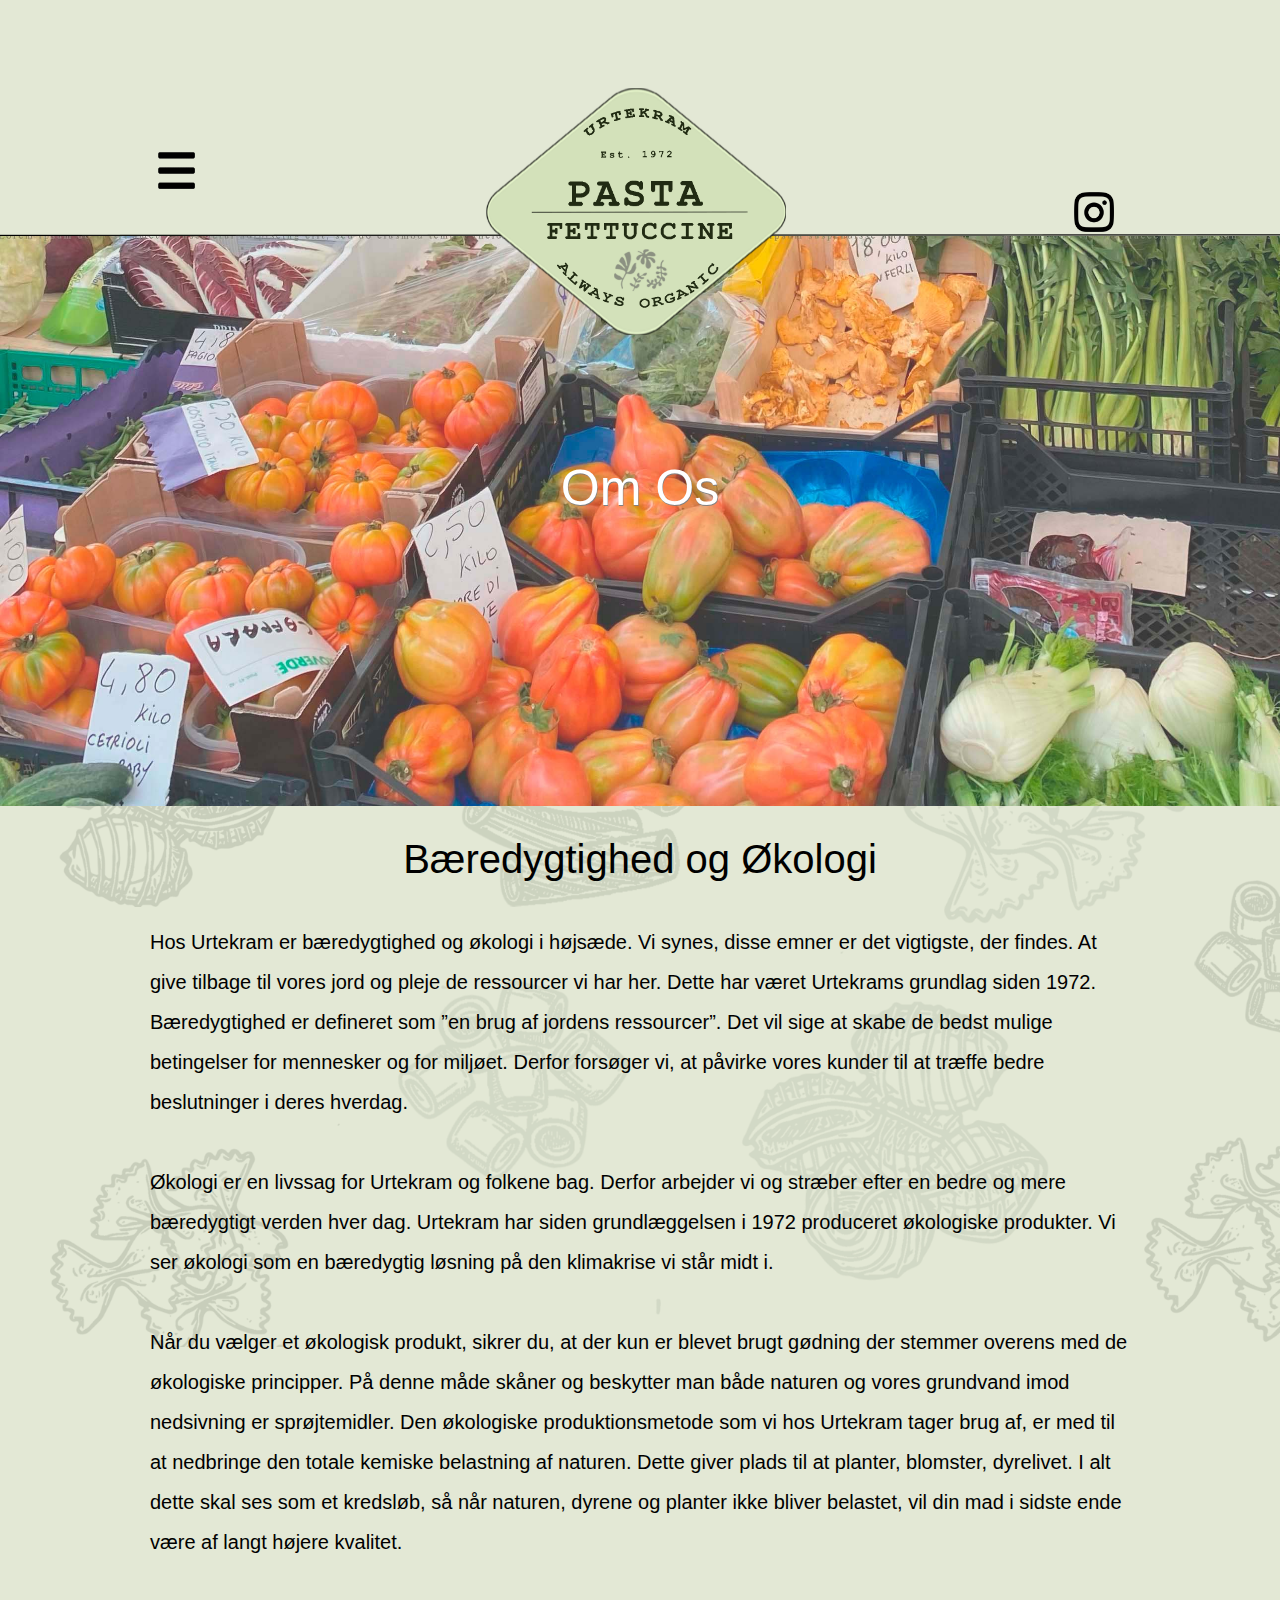
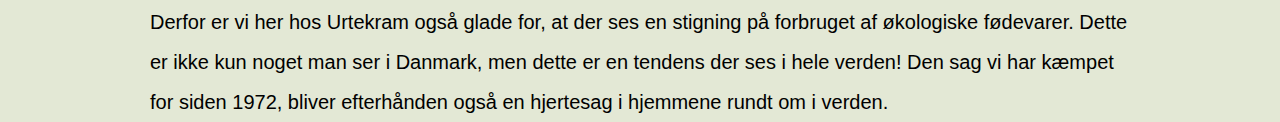
==== omos.html @ 7cbab451 "Pasta Fettuccine" ====
<!DOCTYPE html>
<html lang=da dir="ltr">
<head>

  <meta name="description" content="Pasta fettuccine er....">

  <meta name="keywords" content="SEO-ord">

<title>Pasta Fettuccine Urtekram</title>

<link rel="stylesheet" href="omosstyle.css">

<meta charset="utf-8">

    <meta name="viewport" content="width=device-width, initial-scale=1">
</head>

<header>
<!--Her begynder min header med dropnavn menu, logo og instagramlogo-->
<nav>
  <ul>
  <div class="mobmenu">
    <li><a href="index.html"><img src="images/mobmenu.png" alt="mobmenu" width="37px" height="37px"></a>
     <ul>
       <li><a href="oprindelse.html">Pastaens Oprindelse</a></li>
       <li><a href="inspiration.html">Inspiration</a></li>
       <li><a href="omos.html">Om Os</a></li>
       <li><a href="kontakt.html">Kontakt Os</a></li>
     </ul>
    </li>
  </div>
  <div class="mobmenumobil">
    <li><a href="#"><img src="images/mobmenumobil.png" alt="mobmenu" width="30px" height="30px"></a>
     <ul>
       <li><a href="oprindelse.html">Pastaens Oprindelse</a></li>
       <li><a href="inspiration.html">Inspiration</a></li>
       <li><a href="omos.html">Om Os</a></li>
       <li><a href="kontakt.html">Kontakt Os</a></li>
     </ul>
    </li>
  </div>
    </ul>
</nav>

  <div class="logo">
    <a href="index.html"><img src="images/logo.png" alt="logo" width="300px"></a>
  </div>
  <div class="logomob">
    <a href="index.html"><img src="images/logo.png" alt="logo" width="150px"></a>
  </div>

<div class="insta">
  <a href="https://www.instagram.com/urtekram/"><img src="images/insta.png" alt="insta" width="40px"></a>
</div>
<div class="instamob">
  <a href="https://www.instagram.com/urtekram/"><img src="images/insta.jpg" alt="insta" width="35px"></a>
</div>

<div class="streg">
<img src="images/streg.png" alt="streg">
</div>
<!--Her slutter min header med dropnavn menu, logo og instagramlogo-->
  </header>

  <body>

    <!--Her har jeg indsat baggrundstekstur for mobil og computerformat-->
<div class="tekstur">
  <img src="images/grontekstur.png" alt="baggrund" width="110%">
</div>
<div class="teksturmobil">
  <img src="images/teksturmobil.png" alt="baggrund" width="100%">
</div>

    <div class="flex-container">
      <img src="images/madvarer.jpg" alt="råvarer" width="1500px;" height="570px;">
      </div>

  <div class="omos">
    <p>Om Os</p>
  </div>

  <div class="flex-containermob">
    <img src="images/madvarermob.jpg" alt="råvarer" width="420px" height="190px">
    </div>

<div class="omosmob">
  <p>Om Os</p>
</div>

      <div class="bæredygtigøko">
        <p>Bæredygtighed og Økologi</p>
      </div>
      <div class="bæredygtigøkotekst">
        <p>Hos Urtekram er bæredygtighed og økologi i højsæde. Vi synes, disse emner er det vigtigste, der findes. At give tilbage til vores jord og pleje de ressourcer vi har her. Dette har været Urtekrams grundlag siden 1972. Bæredygtighed er defineret som ”en brug af jordens ressourcer”. Det vil sige at skabe de bedst mulige betingelser for mennesker og for miljøet. Derfor forsøger vi, at påvirke vores kunder til at træffe bedre beslutninger i deres hverdag.
<br><br>Økologi er en livssag for Urtekram og folkene bag. Derfor arbejder vi og stræber efter en bedre og mere bæredygtigt verden hver dag. Urtekram har siden grundlæggelsen i 1972 produceret økologiske produkter. Vi ser økologi som en bæredygtig løsning på den klimakrise vi står midt i. <br> <br> Når du vælger et økologisk produkt, sikrer du, at der kun er blevet brugt gødning der stemmer overens med de økologiske principper. På denne måde skåner og beskytter man både naturen og vores grundvand imod nedsivning er sprøjtemidler.

Den økologiske produktionsmetode som vi hos Urtekram tager brug af, er med til at nedbringe den totale kemiske belastning af naturen. Dette giver plads til at planter, blomster, dyrelivet. I alt dette skal ses som et kredsløb, så når naturen, dyrene og planter ikke bliver belastet, vil din mad i sidste ende være af langt højere kvalitet.

<br><br>Derfor er vi her hos Urtekram også glade for, at der ses en stigning på forbruget af økologiske fødevarer. Dette er ikke kun noget man ser i Danmark, men dette er en tendens der ses i hele verden! Den sag vi har kæmpet for siden 1972, bliver efterhånden også en hjertesag i hjemmene rundt om i verden.
</p>
      </div>

    </body>
---- omosstyle.css ----
*{
  margin: 0;
  padding: 0;
}

/*Baggrundens tekstur og baggrundsfarve*/
body {
  background-image: url(../images/grøntekstur.png);
  background-size: cover;
  background-color: #e3e8d5;
}

.tekstur{
  position: absolute;
  z-index: -1;
  margin-top: 340px;
  padding-bottom: 110px;
  opacity: 0.5;
}

/*header med mobmenu, logo og link til Instagram*/
.mobmenu{
padding-left: 10%;
margin-top: 10%;
}

.logo{
  padding-left: 38%;
  margin-top: -13%;
}

.insta{
float: right;
padding-right: 13%;
margin-top: -11.5%;
}

.streg{
  position: absolute;
  margin-top: -130px;
  z-index: -1;
}

/*dropdown styles her*/
nav ul li{
  list-style: none;
  position: relative;
  width: 5%;
}

nav ul li a{
  display: block;
  color: black;
  font-family: nttld, sans-serif;
  font-weight: 100;
  font-size: 19px;
  padding: 24px 0px 60px 30px;
  text-transform: uppercase;
  text-decoration: none;

}

nav ul li ul{
  display: none;
  position: absolute;
  background-color: #fff;
  left: -11%;
  top: 49%;
}

nav ul li:hover ul{
  display: block;
}

nav ul li ul li{
  width: 400px;
}

nav ul li ul li a:hover{
 text-decoration: underline;
}

.flex-container {
  display: flex;
  flex-wrap: wrap;
  position: absolute;
  background-color: #abb09e;
  justify-content: space-between;
  height: 500px;
  margin-top: -103px;
  width: 100%;
  z-index: -1;
}

/*--Tekst på siden styles så der opnåes det korrekte layout--*/
.omos{
font-size: 50px;
text-align: center;
margin-top: 120px;
color: white;
text-shadow: 0.5px 0.5px grey;
font-family: nttld, sans-serif;
font-weight: 100;
}

.bæredygtigøko{
  text-align: center;
  font-size: 40px;
  margin-top: 320px;
  margin-bottom: 40px;
  font-family: nttld, sans-serif;
  font-weight: 100;
}

.bæredygtigøkotekst{
  font-size: 20px;
  margin-left: 150px;
  margin-right: 150px;
  line-height: 40px;
  font-family: nttld, sans-serif;
  font-weight: 100;
}

/* Responsive layout - Mobilenhed*/
  @media only screen and (max-width: 600px){
    .mobmenu{
      display: none;
    }

    .mobmenumobil{
      display: block;
      padding-left: 1%;
      margin-top: 5%;
    }

    nav ul li{
      list-style: none;
      position: relative;
      width: 5%;
      p
    }

    nav ul li a{
      display: block;
      color: black;
      font-family: nttld, sans-serif;
      font-weight: 100;
      font-size: 19px;
      padding: 24px 0px 60px 30px;
      text-transform: uppercase;
      text-decoration: none;
    }

    nav ul li ul{
      display: none;
      position: absolute;
      background-color: #fff;
      left: -11%;
      top: 49%;

    }

    nav ul li:hover ul{
      display: block;
    }

    nav ul li ul li{
      width: 410px;
    }

    nav ul li ul li a:hover{
     text-decoration: underline;
    }

    .logo{
      display: none;
    }

    .logomob{
      display: block;
      margin-left: 30%;
      margin-top: -35%;
      margin-bottom: 100px;
    }

    .insta{
      display: none;
    }
    .instamob{
      display: block;
      float: right;
      padding-right: 10%;
      margin-top: -51.5%;
    }

    .tekstur{
      display: none;
    }

    .teksturmobil{
      display: block;
      position: absolute;
      margin-top: 100px;
      z-index: -1;
    }

    .streg{
      display: none;
    }

    .flex-container{
      display: none;
}

    .flex-containermob{
      display: block;
      margin-top: -90px;
      position: absolute;
      z-index: -1;
    }

    .omos{
      display: none;
    }

    .omosmob{
      display: block;
      font-size: 25px;
      text-align: center;
      margin-top: px;
      color: white;
      text-shadow: 0.5px 0.5px grey;
      font-family: nttld, sans-serif;
      font-weight: 100;
    }

    .bæredygtigøko{
      font-size: 25px;
      margin-top: 110px;
    }

    .bæredygtigøkotekst{
      margin-left: 20px;
      margin-right: 10px;
      font-size: 20px;
    }

  }


  @media only screen and (min-width: 992px) {
    .mobmenu{
      display: block;
    }

    .mobmenumobil{
      display: none;
    }

    .logo{
      display: block;
    }

    .logomob{
      display: none;

    }

    .instamob{
      display: none;
    }

    .teksturmobil{
      display: none;
    }

    .tekstur{
      display: block;
    }
    .flex-container{
      display: block;
    }

    .flex-containermob{
      display: none;
    }

    .omosmob{
      display: none;
    }
  }
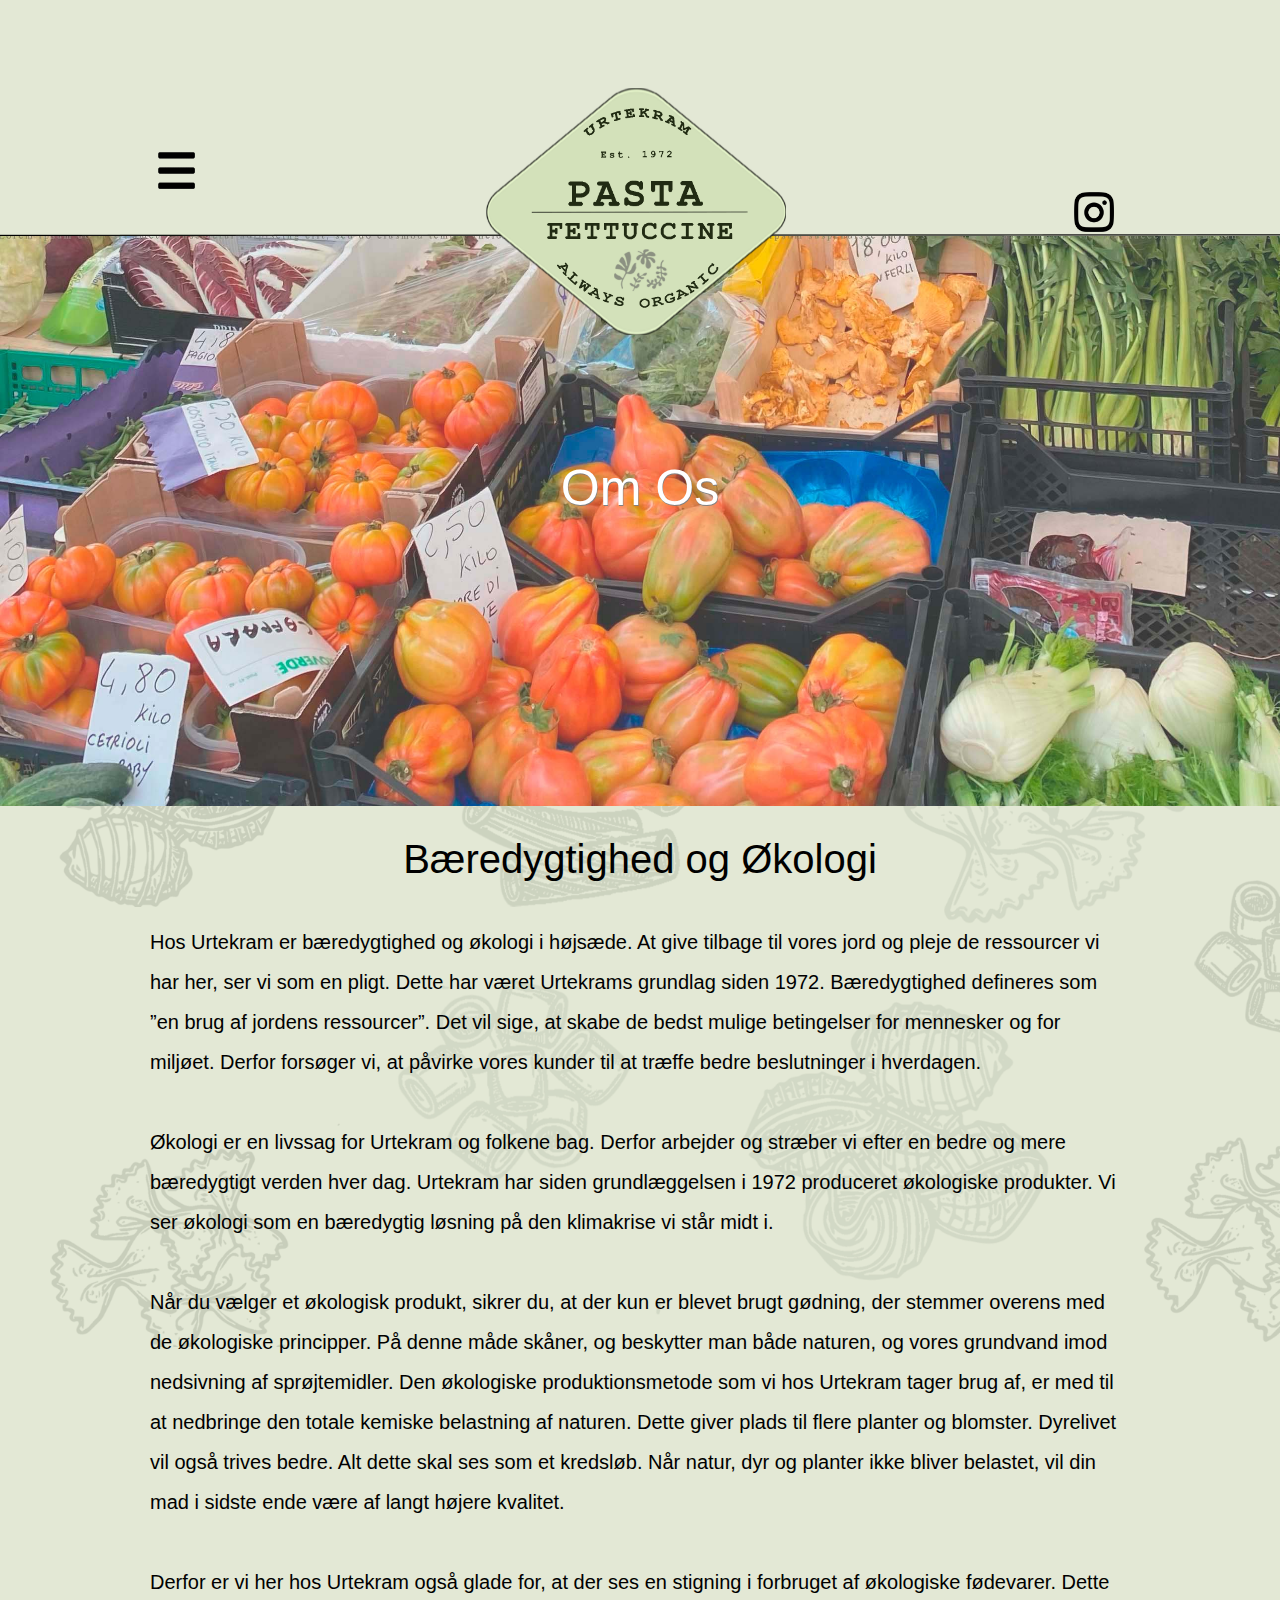
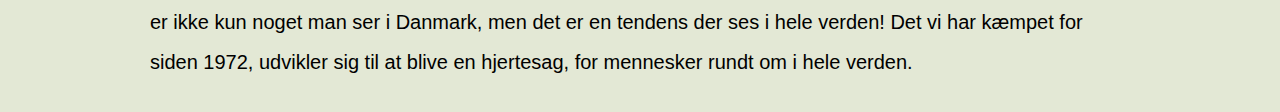
==== commit 6ef308fe: "Sidste opdatering" ====
--- a/omos.html
+++ b/omos.html
@@ -92,12 +92,12 @@
         <p>Bæredygtighed og Økologi</p>
       </div>
       <div class="bæredygtigøkotekst">
-        <p>Hos Urtekram er bæredygtighed og økologi i højsæde. Vi synes, disse emner er det vigtigste, der findes. At give tilbage til vores jord og pleje de ressourcer vi har her. Dette har været Urtekrams grundlag siden 1972. Bæredygtighed er defineret som ”en brug af jordens ressourcer”. Det vil sige at skabe de bedst mulige betingelser for mennesker og for miljøet. Derfor forsøger vi, at påvirke vores kunder til at træffe bedre beslutninger i deres hverdag.
-<br><br>Økologi er en livssag for Urtekram og folkene bag. Derfor arbejder vi og stræber efter en bedre og mere bæredygtigt verden hver dag. Urtekram har siden grundlæggelsen i 1972 produceret økologiske produkter. Vi ser økologi som en bæredygtig løsning på den klimakrise vi står midt i. <br> <br> Når du vælger et økologisk produkt, sikrer du, at der kun er blevet brugt gødning der stemmer overens med de økologiske principper. På denne måde skåner og beskytter man både naturen og vores grundvand imod nedsivning er sprøjtemidler.
+        <p>Hos Urtekram er bæredygtighed og økologi i højsæde. At give tilbage til vores jord og pleje de ressourcer vi har her, ser vi som en pligt. Dette har været Urtekrams grundlag siden 1972. Bæredygtighed defineres som ”en brug af jordens ressourcer”. Det vil sige, at skabe de bedst mulige betingelser for mennesker og for miljøet. Derfor forsøger vi, at påvirke vores kunder til at træffe bedre beslutninger i hverdagen.
+<br><br>Økologi er en livssag for Urtekram og folkene bag. Derfor arbejder og stræber vi efter en bedre og mere bæredygtigt verden hver dag. Urtekram har siden grundlæggelsen i 1972 produceret økologiske produkter. Vi ser økologi som en bæredygtig løsning på den klimakrise vi står midt i. <br> <br> Når du vælger et økologisk produkt, sikrer du, at der kun er blevet brugt gødning, der stemmer overens med de økologiske principper. På denne måde skåner, og beskytter man både naturen, og vores grundvand imod nedsivning af sprøjtemidler.
 
-Den økologiske produktionsmetode som vi hos Urtekram tager brug af, er med til at nedbringe den totale kemiske belastning af naturen. Dette giver plads til at planter, blomster, dyrelivet. I alt dette skal ses som et kredsløb, så når naturen, dyrene og planter ikke bliver belastet, vil din mad i sidste ende være af langt højere kvalitet.
+Den økologiske produktionsmetode som vi hos Urtekram tager brug af, er med til at nedbringe den totale kemiske belastning af naturen. Dette giver plads til flere planter og blomster. Dyrelivet vil også trives bedre. Alt dette skal ses som et kredsløb. Når natur, dyr og planter ikke bliver belastet, vil din mad i sidste ende være af langt højere kvalitet.
 
-<br><br>Derfor er vi her hos Urtekram også glade for, at der ses en stigning på forbruget af økologiske fødevarer. Dette er ikke kun noget man ser i Danmark, men dette er en tendens der ses i hele verden! Den sag vi har kæmpet for siden 1972, bliver efterhånden også en hjertesag i hjemmene rundt om i verden.
+<br><br>Derfor er vi her hos Urtekram også glade for, at der ses en stigning i forbruget af økologiske fødevarer. Dette er ikke kun noget man ser i Danmark, men det er en tendens der ses i hele verden! Det vi har kæmpet for siden 1972, udvikler sig til at blive en hjertesag, for mennesker rundt om i hele verden.
 </p>
       </div>
 
--- a/omosstyle.css
+++ b/omosstyle.css
@@ -116,6 +116,7 @@
   font-size: 20px;
   margin-left: 150px;
   margin-right: 150px;
+  margin-bottom: 30px;
   line-height: 40px;
   font-family: nttld, sans-serif;
   font-weight: 100;
